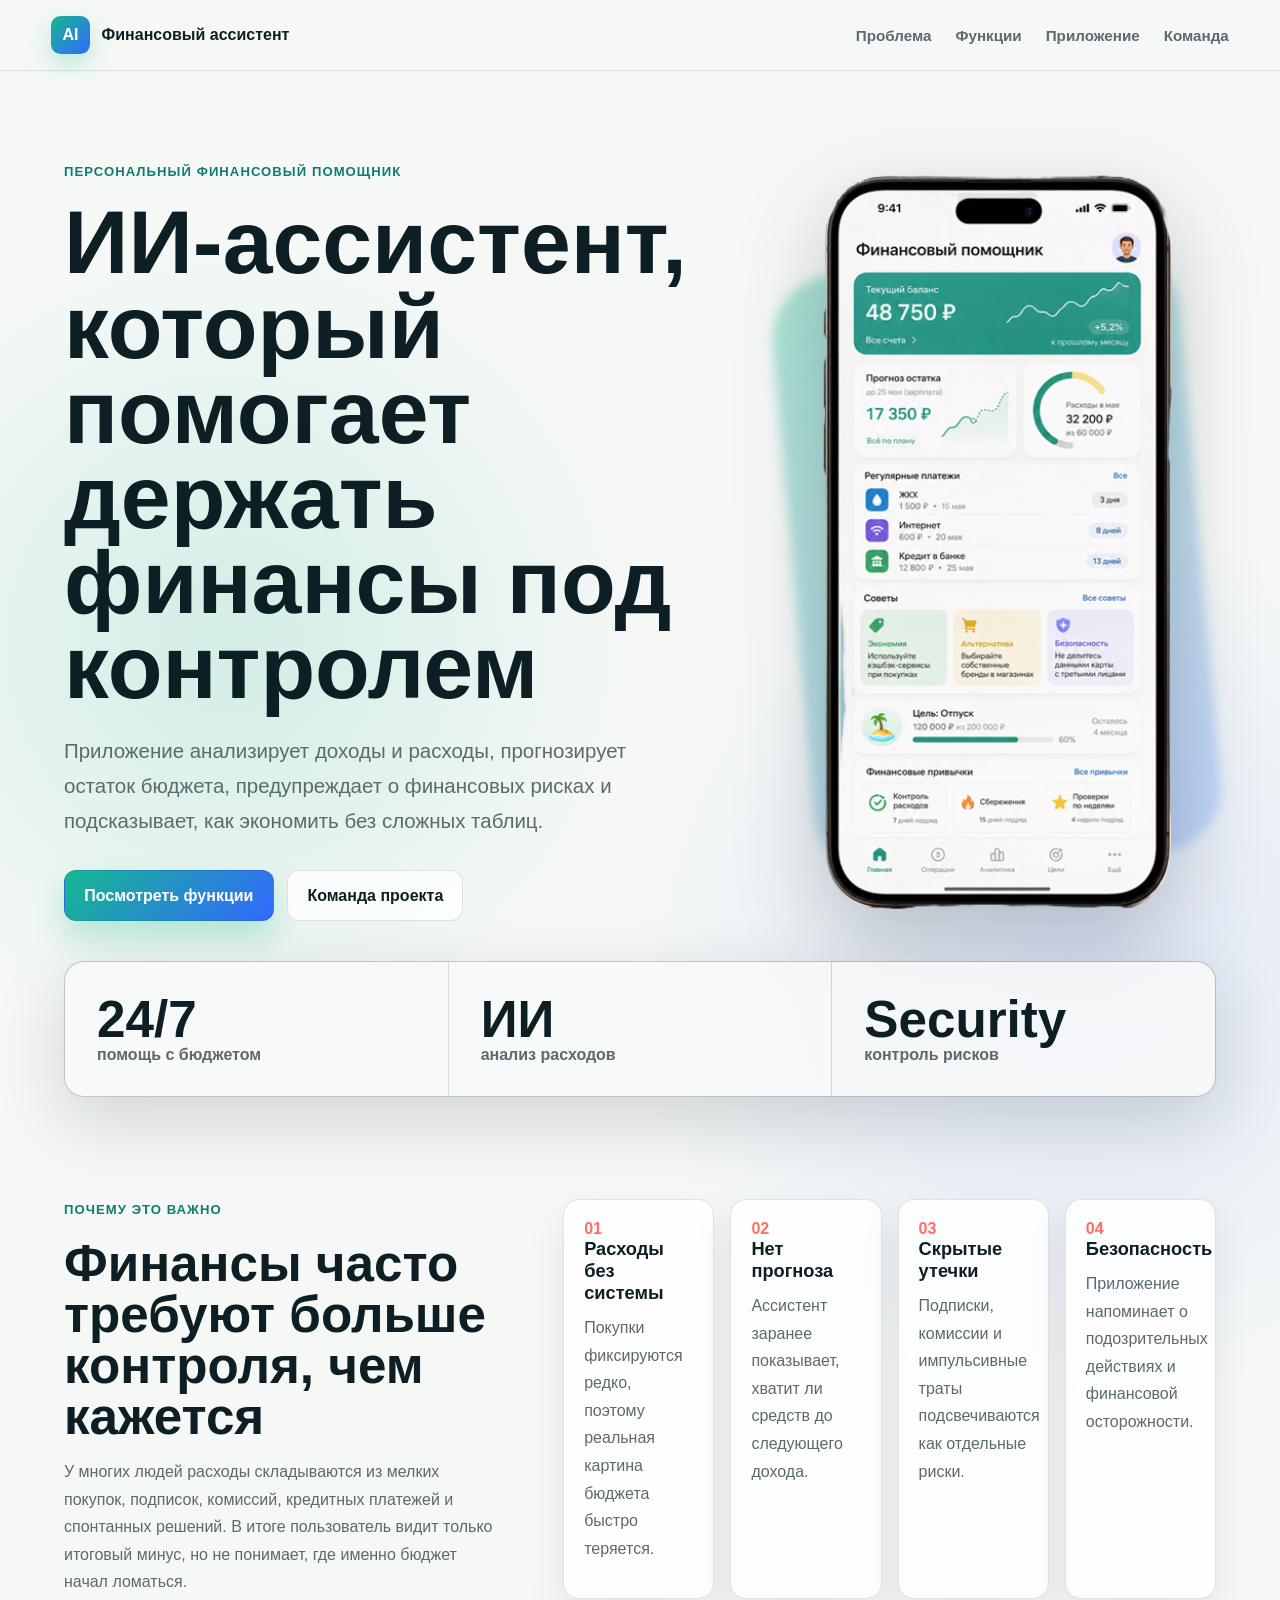
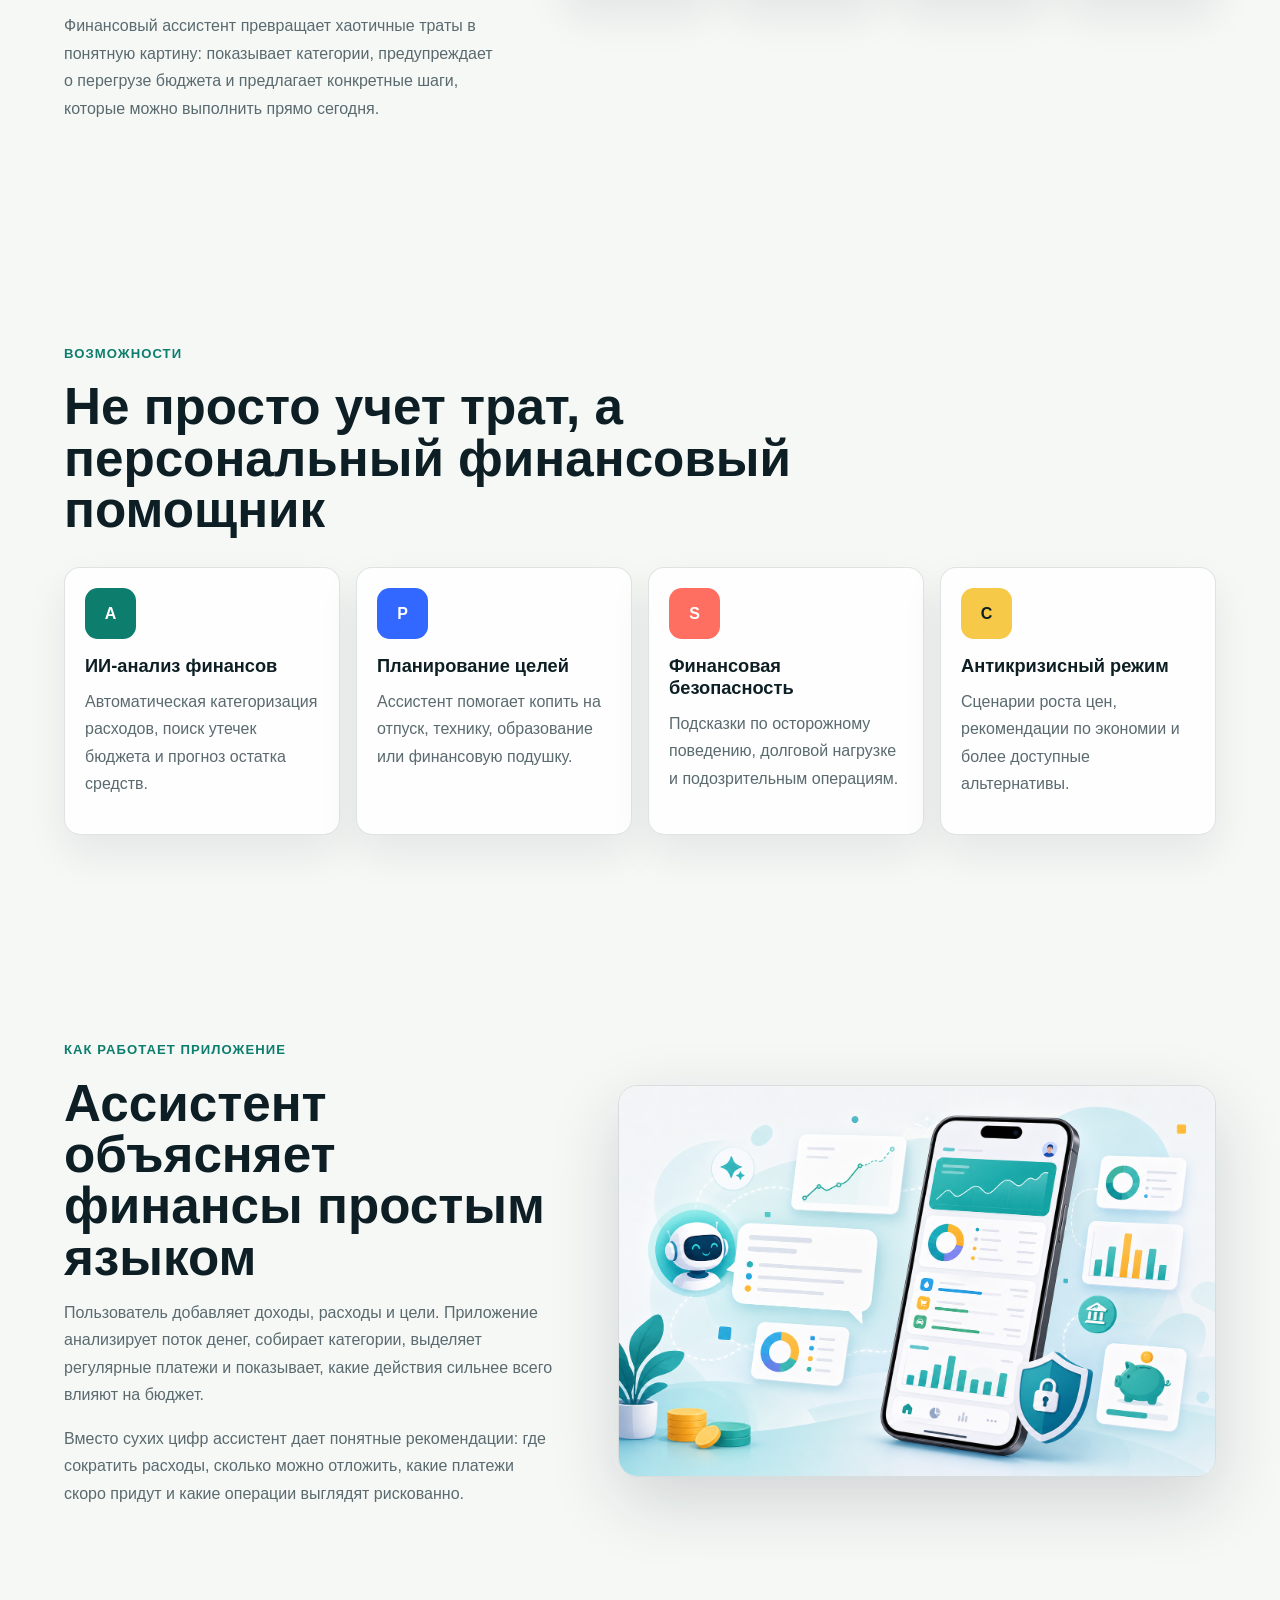
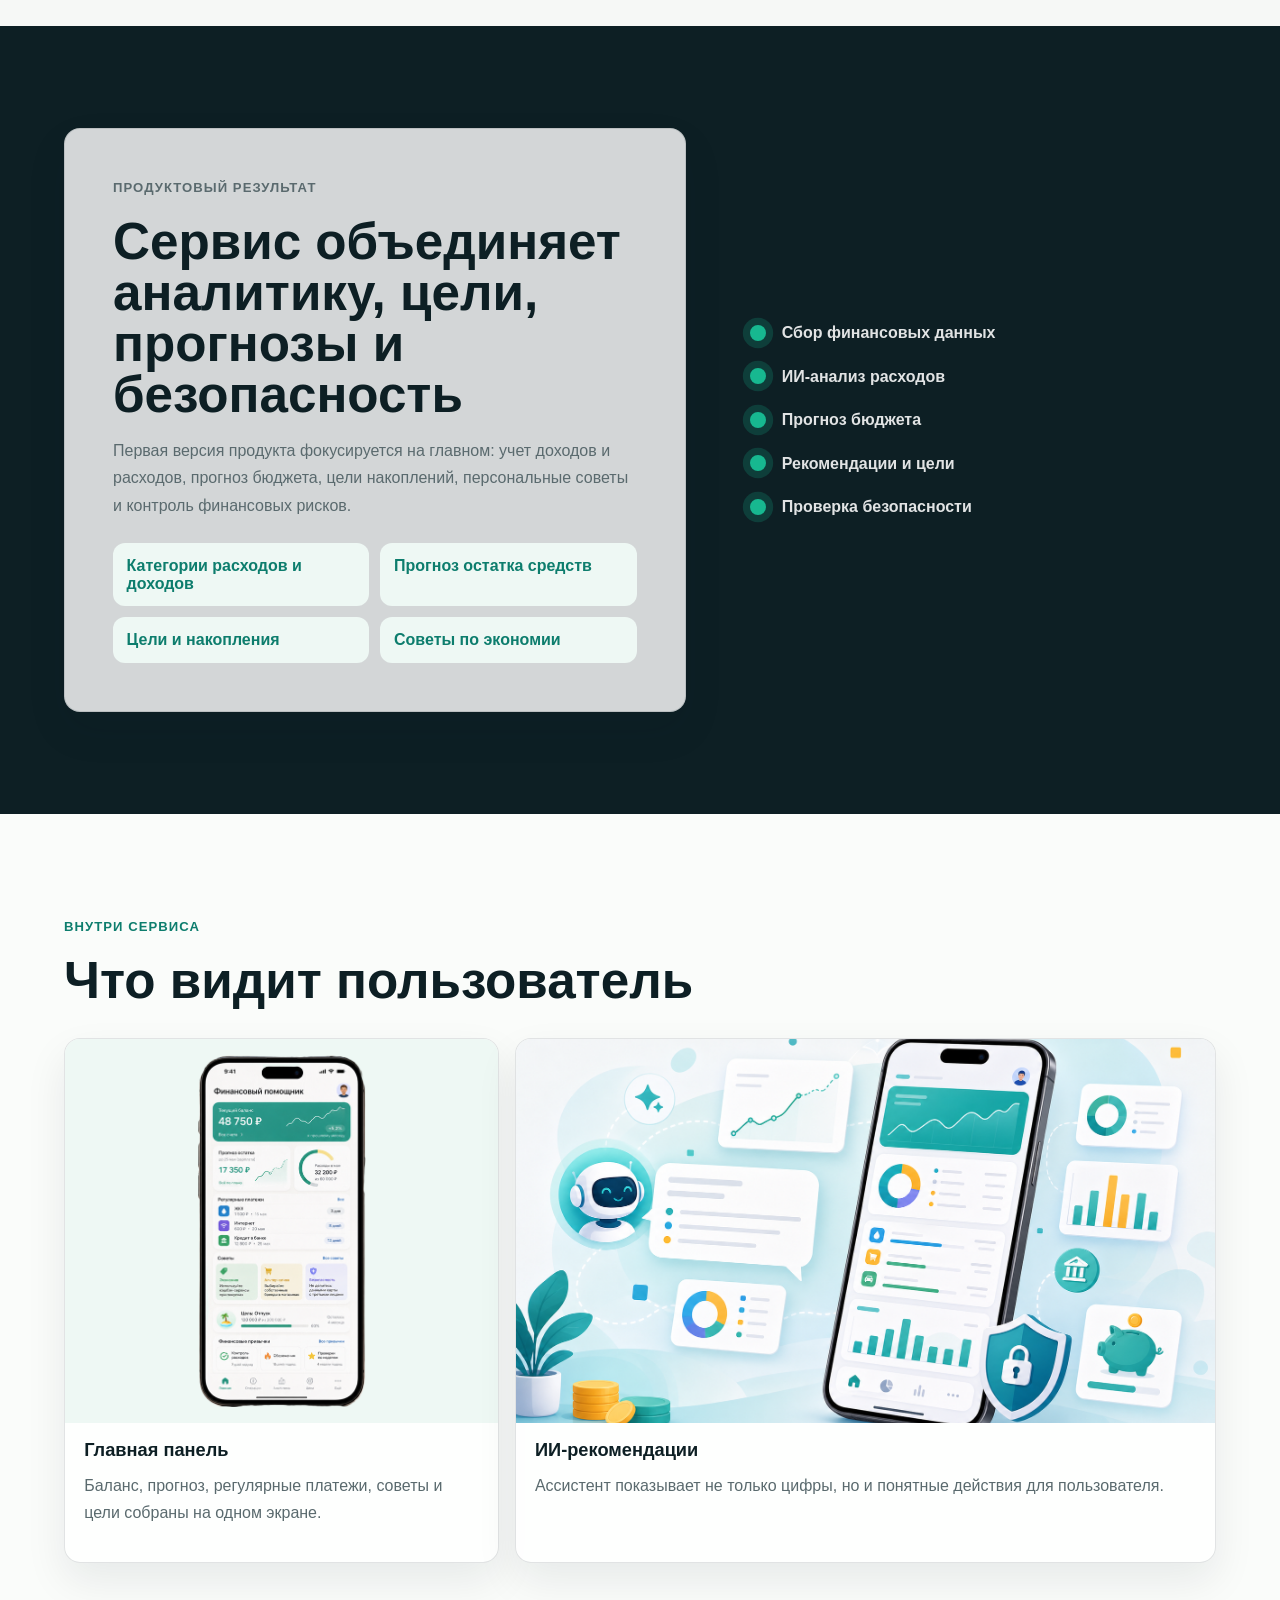
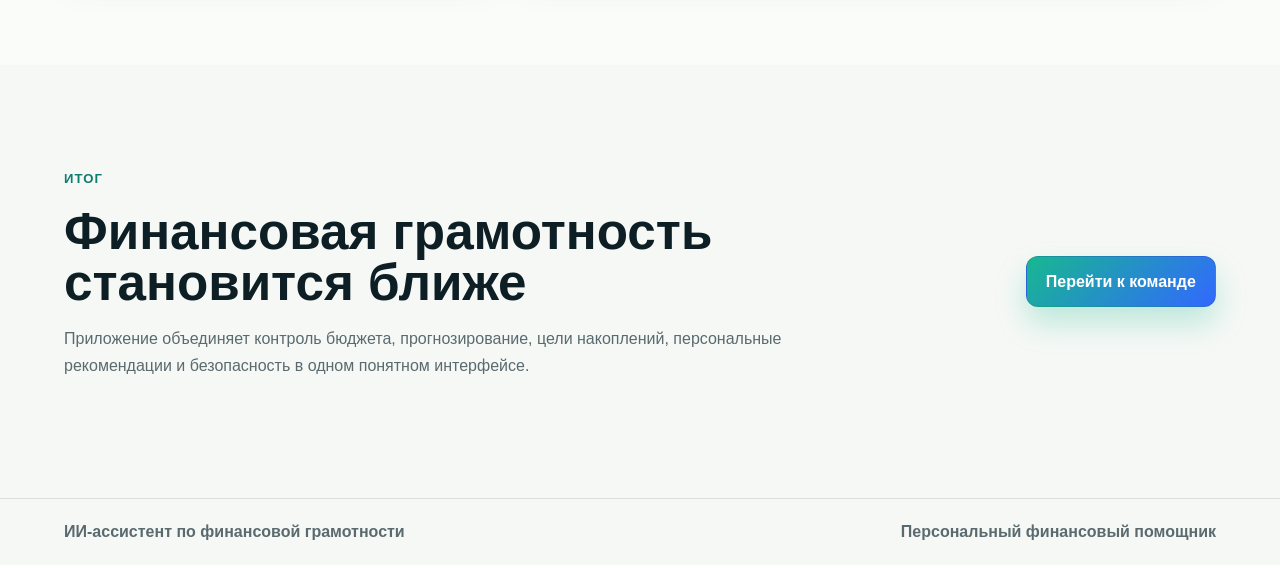
==== index.html @ d53520c5 "Initial site" ====
<!DOCTYPE html>
<html lang="ru">
<head>
  <meta charset="UTF-8">
  <meta name="viewport" content="width=device-width, initial-scale=1.0">
  <title>ИИ-ассистент по финансовой грамотности</title>
  <link rel="stylesheet" href="styles.css">
  <script src="script.js" defer></script>
</head>
<body>
  <header class="site-header">
    <a class="brand" href="index.html" aria-label="На главную">
      <span class="brand-mark">AI</span>
      <span>Финансовый ассистент</span>
    </a>
    <nav class="nav">
      <a href="#problem">Проблема</a>
      <a href="#features">Функции</a>
      <a href="#app">Приложение</a>
      <a href="developers.html">Команда</a>
    </nav>
  </header>

  <main>
    <section class="hero">
      <div class="hero-content">
        <p class="eyebrow">Персональный финансовый помощник</p>
        <h1>ИИ-ассистент, который помогает держать финансы под контролем</h1>
        <p class="hero-text">
          Приложение анализирует доходы и расходы, прогнозирует остаток бюджета,
          предупреждает о финансовых рисках и подсказывает, как экономить без сложных таблиц.
        </p>
        <div class="hero-actions">
          <a class="button primary" href="#features">Посмотреть функции</a>
          <a class="button ghost" href="developers.html">Команда проекта</a>
        </div>
      </div>
      <div class="phone-showcase" aria-label="Макет мобильного приложения">
        <img src="assets/presentation-01.png" alt="Интерфейс финансового помощника">
      </div>
    </section>

    <section class="stats-band" aria-label="Ключевые возможности">
      <div>
        <strong>24/7</strong>
        <span>помощь с бюджетом</span>
      </div>
      <div>
        <strong>ИИ</strong>
        <span>анализ расходов</span>
      </div>
      <div>
        <strong>Security</strong>
        <span>контроль рисков</span>
      </div>
    </section>

    <section id="problem" class="section split">
      <div>
        <p class="eyebrow">Почему это важно</p>
        <h2>Финансы часто требуют больше контроля, чем кажется</h2>
        <p>
          У многих людей расходы складываются из мелких покупок, подписок, комиссий,
          кредитных платежей и спонтанных решений. В итоге пользователь видит только
          итоговый минус, но не понимает, где именно бюджет начал ломаться.
        </p>
        <p>
          Финансовый ассистент превращает хаотичные траты в понятную картину:
          показывает категории, предупреждает о перегрузе бюджета и предлагает
          конкретные шаги, которые можно выполнить прямо сегодня.
        </p>
      </div>
      <div class="problem-grid">
        <article>
          <span>01</span>
          <h3>Расходы без системы</h3>
          <p>Покупки фиксируются редко, поэтому реальная картина бюджета быстро теряется.</p>
        </article>
        <article>
          <span>02</span>
          <h3>Нет прогноза</h3>
          <p>Ассистент заранее показывает, хватит ли средств до следующего дохода.</p>
        </article>
        <article>
          <span>03</span>
          <h3>Скрытые утечки</h3>
          <p>Подписки, комиссии и импульсивные траты подсвечиваются как отдельные риски.</p>
        </article>
        <article>
          <span>04</span>
          <h3>Безопасность</h3>
          <p>Приложение напоминает о подозрительных действиях и финансовой осторожности.</p>
        </article>
      </div>
    </section>

    <section id="features" class="section">
      <div class="section-head">
        <p class="eyebrow">Возможности</p>
        <h2>Не просто учет трат, а персональный финансовый помощник</h2>
      </div>
      <div class="feature-row">
        <article>
          <div class="icon">A</div>
          <h3>ИИ-анализ финансов</h3>
          <p>Автоматическая категоризация расходов, поиск утечек бюджета и прогноз остатка средств.</p>
        </article>
        <article>
          <div class="icon">P</div>
          <h3>Планирование целей</h3>
          <p>Ассистент помогает копить на отпуск, технику, образование или финансовую подушку.</p>
        </article>
        <article>
          <div class="icon">S</div>
          <h3>Финансовая безопасность</h3>
          <p>Подсказки по осторожному поведению, долговой нагрузке и подозрительным операциям.</p>
        </article>
        <article>
          <div class="icon">C</div>
          <h3>Антикризисный режим</h3>
          <p>Сценарии роста цен, рекомендации по экономии и более доступные альтернативы.</p>
        </article>
      </div>
    </section>

    <section id="app" class="section app-story">
      <div class="app-copy">
        <p class="eyebrow">Как работает приложение</p>
        <h2>Ассистент объясняет финансы простым языком</h2>
        <p>
          Пользователь добавляет доходы, расходы и цели. Приложение анализирует поток
          денег, собирает категории, выделяет регулярные платежи и показывает,
          какие действия сильнее всего влияют на бюджет.
        </p>
        <p>
          Вместо сухих цифр ассистент дает понятные рекомендации: где сократить расходы,
          сколько можно отложить, какие платежи скоро придут и какие операции выглядят рискованно.
        </p>
      </div>
      <img class="app-visual" src="assets/product-visual.png" alt="Иллюстрация интерфейса финансового ассистента">
    </section>

    <section id="mvp" class="section product">
      <div class="product-panel">
        <p class="eyebrow">Продуктовый результат</p>
        <h2>Сервис объединяет аналитику, цели, прогнозы и безопасность</h2>
        <p>
          Первая версия продукта фокусируется на главном: учет доходов и расходов,
          прогноз бюджета, цели накоплений, персональные советы и контроль финансовых рисков.
        </p>
        <ul class="check-list">
          <li>Категории расходов и доходов</li>
          <li>Прогноз остатка средств</li>
          <li>Цели и накопления</li>
          <li>Советы по экономии</li>
        </ul>
      </div>
      <div class="timeline">
        <div><span></span><p>Сбор финансовых данных</p></div>
        <div><span></span><p>ИИ-анализ расходов</p></div>
        <div><span></span><p>Прогноз бюджета</p></div>
        <div><span></span><p>Рекомендации и цели</p></div>
        <div><span></span><p>Проверка безопасности</p></div>
      </div>
    </section>

    <section class="section gallery-section">
      <div class="section-head">
        <p class="eyebrow">Внутри сервиса</p>
        <h2>Что видит пользователь</h2>
      </div>
      <div class="gallery-grid">
        <article>
          <img src="assets/presentation-01.png" alt="Экран приложения с балансом и советами">
          <h3>Главная панель</h3>
          <p>Баланс, прогноз, регулярные платежи, советы и цели собраны на одном экране.</p>
        </article>
        <article>
          <img src="assets/product-visual.png" alt="Финансовые виджеты приложения">
          <h3>ИИ-рекомендации</h3>
          <p>Ассистент показывает не только цифры, но и понятные действия для пользователя.</p>
        </article>
      </div>
    </section>

    <section class="section finale">
      <div>
        <p class="eyebrow">Итог</p>
        <h2>Финансовая грамотность становится ближе</h2>
        <p>
          Приложение объединяет контроль бюджета, прогнозирование, цели накоплений,
          персональные рекомендации и безопасность в одном понятном интерфейсе.
        </p>
      </div>
      <a class="button primary" href="developers.html">Перейти к команде</a>
    </section>
  </main>

  <footer class="footer">
    <span>ИИ-ассистент по финансовой грамотности</span>
    <span>Персональный финансовый помощник</span>
  </footer>
</body>
</html>
---- styles.css ----
:root {
  --bg: #f6f8f6;
  --ink: #0d1f24;
  --muted: #5a6a6e;
  --line: rgba(13, 31, 36, 0.12);
  --green: #17b890;
  --green-dark: #0d7d6d;
  --blue: #3268ff;
  --yellow: #f7c948;
  --coral: #ff6f61;
  --white: #ffffff;
  --shadow: 0 24px 70px rgba(13, 31, 36, 0.16);
}

* {
  box-sizing: border-box;
}

html {
  scroll-behavior: smooth;
}

body {
  margin: 0;
  min-height: 100vh;
  color: var(--ink);
  background:
    radial-gradient(circle at 18% 12%, rgba(23, 184, 144, 0.16), transparent 26rem),
    radial-gradient(circle at 84% 18%, rgba(50, 104, 255, 0.12), transparent 28rem),
    var(--bg);
  font-family: Inter, "Segoe UI", Arial, sans-serif;
}

a {
  color: inherit;
}

.site-header {
  position: sticky;
  top: 0;
  z-index: 20;
  display: flex;
  align-items: center;
  justify-content: space-between;
  gap: 1rem;
  padding: 1rem clamp(1rem, 4vw, 4.5rem);
  background: rgba(246, 248, 246, 0.84);
  border-bottom: 1px solid var(--line);
  backdrop-filter: blur(18px);
}

.brand {
  display: inline-flex;
  align-items: center;
  gap: 0.75rem;
  font-weight: 800;
  text-decoration: none;
}

.brand-mark {
  display: grid;
  place-items: center;
  width: 2.4rem;
  height: 2.4rem;
  border-radius: 0.6rem;
  color: var(--white);
  background: linear-gradient(135deg, var(--green), var(--blue));
  box-shadow: 0 10px 24px rgba(23, 184, 144, 0.28);
}

.nav {
  display: flex;
  align-items: center;
  gap: clamp(0.65rem, 2vw, 1.5rem);
  color: var(--muted);
  font-size: 0.95rem;
  font-weight: 700;
}

.nav a {
  text-decoration: none;
}

.nav a:hover,
.nav a[aria-current="page"] {
  color: var(--green-dark);
}

.hero {
  display: grid;
  grid-template-columns: minmax(0, 1.05fr) minmax(18rem, 0.72fr);
  align-items: center;
  gap: clamp(2rem, 6vw, 5rem);
  min-height: calc(100vh - 4.6rem);
  padding: clamp(3rem, 7vw, 6rem) clamp(1rem, 5vw, 5rem) 2.5rem;
}

.hero-content {
  max-width: 48rem;
}

.eyebrow {
  margin: 0 0 1rem;
  color: var(--green-dark);
  font-size: 0.82rem;
  font-weight: 900;
  letter-spacing: 0.08em;
  text-transform: uppercase;
}

h1,
h2,
h3,
p {
  margin-top: 0;
}

h1 {
  margin-bottom: 1.4rem;
  font-size: clamp(2.7rem, 7vw, 6.4rem);
  line-height: 0.95;
}

h2 {
  margin-bottom: 1rem;
  font-size: clamp(2rem, 4vw, 3.8rem);
  line-height: 1;
}

h3 {
  margin-bottom: 0.65rem;
  font-size: 1.14rem;
}

p {
  color: var(--muted);
  line-height: 1.72;
}

.hero-text {
  max-width: 41rem;
  font-size: clamp(1.05rem, 1.6vw, 1.28rem);
}

.hero-actions {
  display: flex;
  flex-wrap: wrap;
  gap: 0.85rem;
  margin-top: 2rem;
}

.button {
  display: inline-flex;
  align-items: center;
  justify-content: center;
  min-height: 3.2rem;
  padding: 0.85rem 1.2rem;
  border-radius: 0.75rem;
  border: 1px solid var(--line);
  font-weight: 850;
  text-decoration: none;
  transition: transform 180ms ease, box-shadow 180ms ease, background 180ms ease;
}

.button:hover {
  transform: translateY(-2px);
}

.button.primary {
  color: var(--white);
  background: linear-gradient(135deg, var(--green), var(--blue));
  box-shadow: 0 16px 30px rgba(23, 184, 144, 0.26);
}

.button.ghost {
  background: rgba(255, 255, 255, 0.78);
}

.phone-showcase {
  justify-self: center;
  position: relative;
}

.phone-showcase::before {
  content: "";
  position: absolute;
  inset: 12% -8% 6%;
  z-index: -1;
  border-radius: 4rem;
  background: linear-gradient(135deg, rgba(23, 184, 144, 0.35), rgba(50, 104, 255, 0.22));
  filter: blur(6px);
  transform: rotate(-5deg);
}

.phone-showcase img {
  display: block;
  width: min(22rem, 78vw);
  height: auto;
  filter: drop-shadow(0 30px 44px rgba(13, 31, 36, 0.24));
}

.stats-band {
  display: grid;
  grid-template-columns: repeat(3, 1fr);
  gap: 1px;
  margin: 0 clamp(1rem, 5vw, 5rem);
  overflow: hidden;
  border: 1px solid var(--line);
  border-radius: 1.25rem;
  background: var(--line);
  box-shadow: var(--shadow);
}

.stats-band div {
  padding: clamp(1.2rem, 3vw, 2rem);
  background: rgba(255, 255, 255, 0.82);
}

.stats-band strong {
  display: block;
  font-size: clamp(1.8rem, 4vw, 3.2rem);
  line-height: 1;
}

.stats-band span {
  color: var(--muted);
  font-weight: 700;
}

.section {
  padding: clamp(4rem, 8vw, 7rem) clamp(1rem, 5vw, 5rem);
}

.split {
  display: grid;
  grid-template-columns: minmax(0, 0.8fr) minmax(0, 1.2fr);
  gap: clamp(2rem, 5vw, 4rem);
  align-items: start;
}

.problem-grid,
.feature-row,
.developers-list {
  display: grid;
  grid-template-columns: repeat(4, minmax(0, 1fr));
  gap: 1rem;
}

.problem-grid article,
.feature-row article,
.developer-card,
.product-panel,
.qr-card {
  border: 1px solid var(--line);
  border-radius: 1rem;
  background: rgba(255, 255, 255, 0.82);
  box-shadow: 0 18px 42px rgba(13, 31, 36, 0.08);
}

.problem-grid article,
.feature-row article,
.developer-card {
  padding: 1.25rem;
}

.problem-grid span {
  color: var(--coral);
  font-weight: 900;
}

.section-head {
  max-width: 58rem;
  margin-bottom: 2rem;
}

.icon,
.avatar {
  display: grid;
  place-items: center;
  width: 3.2rem;
  height: 3.2rem;
  margin-bottom: 1rem;
  border-radius: 0.8rem;
  color: var(--white);
  background: var(--green-dark);
  font-weight: 900;
}

.feature-row article:nth-child(2) .icon {
  background: var(--blue);
}

.feature-row article:nth-child(3) .icon {
  background: var(--coral);
}

.feature-row article:nth-child(4) .icon {
  color: var(--ink);
  background: var(--yellow);
}

.product {
  display: grid;
  grid-template-columns: minmax(0, 1fr) minmax(18rem, 0.75fr);
  gap: clamp(2rem, 5vw, 4rem);
  align-items: stretch;
  background: #0d1f24;
  color: var(--white);
}

.product p,
.product .eyebrow {
  color: rgba(255, 255, 255, 0.74);
}

.product-panel {
  padding: clamp(1.4rem, 4vw, 3rem);
  color: var(--ink);
}

.product-panel p,
.product-panel .eyebrow {
  color: var(--muted);
}

.check-list {
  display: grid;
  grid-template-columns: repeat(2, minmax(0, 1fr));
  gap: 0.7rem;
  padding: 0;
  margin: 1.5rem 0 0;
  list-style: none;
}

.check-list li {
  padding: 0.85rem;
  border-radius: 0.75rem;
  background: #eef8f4;
  color: var(--green-dark);
  font-weight: 800;
}

.timeline {
  display: grid;
  align-content: center;
  gap: 1rem;
}

.timeline div {
  display: grid;
  grid-template-columns: 1rem 1fr;
  gap: 1rem;
  align-items: center;
}

.timeline span {
  width: 1rem;
  height: 1rem;
  border-radius: 50%;
  background: var(--green);
  box-shadow: 0 0 0 0.45rem rgba(23, 184, 144, 0.2);
}

.timeline p {
  margin: 0;
  color: rgba(255, 255, 255, 0.88);
  font-weight: 800;
}

.app-story {
  display: grid;
  grid-template-columns: minmax(0, 0.82fr) minmax(18rem, 1fr);
  gap: clamp(2rem, 5vw, 4rem);
  align-items: center;
}

.app-copy {
  max-width: 46rem;
}

.app-visual {
  display: block;
  width: 100%;
  border: 1px solid var(--line);
  border-radius: 1.2rem;
  box-shadow: var(--shadow);
}

.gallery-section {
  background: rgba(255, 255, 255, 0.44);
}

.gallery-grid {
  display: grid;
  grid-template-columns: minmax(16rem, 0.62fr) minmax(16rem, 1fr);
  gap: 1rem;
}

.gallery-grid article {
  overflow: hidden;
  border: 1px solid var(--line);
  border-radius: 1rem;
  background: rgba(255, 255, 255, 0.82);
  box-shadow: 0 18px 42px rgba(13, 31, 36, 0.08);
}

.gallery-grid img {
  display: block;
  width: 100%;
  height: 24rem;
  object-fit: cover;
  background: #eef8f4;
}

.gallery-grid article:first-child img {
  object-fit: contain;
  padding: 1rem;
}

.gallery-grid h3,
.gallery-grid p {
  padding: 0 1.2rem;
}

.gallery-grid h3 {
  margin-top: 1rem;
}

.gallery-grid p {
  padding-bottom: 1.2rem;
}

.finale {
  display: flex;
  align-items: center;
  justify-content: space-between;
  gap: 2rem;
}

.finale div {
  max-width: 48rem;
}

.developers-hero {
  position: relative;
  display: grid;
  grid-template-columns: minmax(0, 1fr) minmax(17rem, 24rem);
  gap: clamp(2rem, 6vw, 5rem);
  align-items: center;
  padding: clamp(4rem, 8vw, 7rem) clamp(1rem, 5vw, 5rem);
  overflow: hidden;
}

.developers-hero::after {
  content: "";
  position: absolute;
  right: 9%;
  top: 17%;
  z-index: -1;
  width: 18rem;
  height: 18rem;
  border: 1px solid rgba(23, 184, 144, 0.28);
  border-radius: 2rem;
  transform: rotate(17deg);
  animation: slow-spin 18s linear infinite;
}

.developers-hero h1 {
  font-size: clamp(3rem, 7vw, 6rem);
}

.role-cloud {
  display: flex;
  flex-wrap: wrap;
  gap: 0.7rem;
  margin: 1.5rem 0;
}

.role-cloud span {
  padding: 0.58rem 0.85rem;
  border: 1px solid rgba(23, 184, 144, 0.26);
  border-radius: 999px;
  background: rgba(255, 255, 255, 0.74);
  color: var(--green-dark);
  font-weight: 850;
}

.developers-note {
  max-width: 46rem;
}

.qr-card {
  padding: 1.2rem;
  text-align: center;
  animation: float-card 5s ease-in-out infinite;
}

.qr-card img {
  display: block;
  width: 100%;
  max-width: 19rem;
  margin: 0 auto 1rem;
  border-radius: 0.8rem;
}

.developers-list {
  grid-template-columns: repeat(3, minmax(0, 1fr));
  padding-top: 0;
}

.developer-card {
  position: relative;
  overflow: hidden;
  min-height: 32rem;
  cursor: pointer;
  transition: transform 220ms ease, box-shadow 220ms ease, border-color 220ms ease;
}

.developer-card::before {
  content: "";
  position: absolute;
  inset: 0;
  z-index: 0;
  background: linear-gradient(135deg, rgba(23, 184, 144, 0.16), transparent 48%);
  opacity: 0;
  transition: opacity 220ms ease;
}

.developer-card:hover {
  transform: translateY(-8px);
  border-color: rgba(23, 184, 144, 0.38);
  box-shadow: 0 26px 58px rgba(13, 31, 36, 0.16);
}

.developer-card:focus-visible {
  outline: 3px solid rgba(50, 104, 255, 0.34);
  outline-offset: 4px;
}

.developer-card.is-open {
  border-color: rgba(23, 184, 144, 0.56);
  box-shadow: 0 30px 70px rgba(13, 31, 36, 0.18);
}

.developer-card:hover::before {
  opacity: 1;
}

.developer-card > * {
  position: relative;
  z-index: 1;
}

.developer-portrait {
  display: block;
  width: 100%;
  aspect-ratio: 1 / 1;
  object-fit: cover;
  margin-bottom: 1rem;
  border-radius: 0.9rem;
  border: 1px solid var(--line);
  box-shadow: 0 16px 30px rgba(13, 31, 36, 0.12);
  transition: transform 260ms ease;
}

.developer-card:hover .developer-portrait {
  transform: scale(1.025);
}

.developer-card h2 {
  font-size: clamp(1.55rem, 2.4vw, 2.2rem);
  overflow-wrap: anywhere;
}

.developer-card .nickname {
  margin-bottom: 0.3rem;
  color: var(--muted);
  font-weight: 850;
}

.developer-card .role {
  margin-bottom: 0.8rem;
  color: var(--green-dark);
  font-weight: 900;
}

.mini-stack {
  display: flex;
  flex-wrap: wrap;
  gap: 0.5rem;
  padding: 0;
  margin: 1rem 0 0;
  list-style: none;
}

.mini-stack li {
  padding: 0.46rem 0.6rem;
  border-radius: 0.55rem;
  background: #eef8f4;
  color: var(--green-dark);
  font-size: 0.86rem;
  font-weight: 850;
}

.member-detail {
  margin-top: 1rem;
  padding: 1rem;
  border: 1px solid rgba(23, 184, 144, 0.22);
  border-radius: 0.85rem;
  background: rgba(238, 248, 244, 0.82);
  animation: detail-open 240ms ease both;
}

.member-detail summary {
  cursor: pointer;
  color: var(--green-dark);
  font-weight: 900;
}

.member-detail h3 {
  margin: 1rem 0 0.45rem;
}

.member-detail p {
  margin-bottom: 0.7rem;
  line-height: 1.58;
}

.developer-card .button {
  width: 100%;
  margin-top: 1.2rem;
  cursor: pointer;
}

.team-story {
  padding-top: 1rem;
}

.team-story h2 {
  max-width: 55rem;
}

.story-grid {
  display: grid;
  grid-template-columns: repeat(3, minmax(0, 1fr));
  gap: 1rem;
  margin-top: 2rem;
}

.story-grid article {
  padding: 1.3rem;
  border-left: 4px solid var(--green);
  background: rgba(255, 255, 255, 0.7);
}

.story-grid span {
  color: var(--coral);
  font-weight: 900;
}

.footer {
  display: flex;
  justify-content: space-between;
  gap: 1rem;
  padding: 1.5rem clamp(1rem, 5vw, 5rem);
  color: var(--muted);
  border-top: 1px solid var(--line);
  font-weight: 700;
}

.reveal {
  opacity: 0;
  transform: translateY(22px);
  transition: opacity 650ms ease, transform 650ms ease;
}

.reveal.is-visible {
  opacity: 1;
  transform: translateY(0);
}

@keyframes float-card {
  0%,
  100% {
    transform: translateY(0);
  }
  50% {
    transform: translateY(-10px);
  }
}

@keyframes slow-spin {
  from {
    transform: rotate(17deg);
  }
  to {
    transform: rotate(377deg);
  }
}

@keyframes detail-open {
  from {
    opacity: 0;
    transform: translateY(-8px);
  }
  to {
    opacity: 1;
    transform: translateY(0);
  }
}

@media (max-width: 980px) {
  .hero,
  .split,
  .product,
  .developers-hero,
  .app-story {
    grid-template-columns: 1fr;
  }

  .phone-showcase {
    order: -1;
  }

  .problem-grid,
  .feature-row,
  .story-grid {
    grid-template-columns: repeat(2, minmax(0, 1fr));
  }
}

@media (max-width: 720px) {
  .site-header {
    position: static;
    align-items: flex-start;
    flex-direction: column;
  }

  .nav {
    width: 100%;
    flex-wrap: wrap;
    overflow-x: visible;
    padding-bottom: 0;
  }

  .hero {
    min-height: auto;
  }

  .stats-band,
  .developers-list,
  .check-list,
  .gallery-grid {
    grid-template-columns: 1fr;
  }

  .gallery-grid img {
    height: auto;
    max-height: 30rem;
  }

  .problem-grid,
  .feature-row,
  .story-grid {
    grid-template-columns: 1fr;
  }

  .finale,
  .footer {
    align-items: flex-start;
    flex-direction: column;
  }

  h1 {
    font-size: clamp(2.5rem, 15vw, 4rem);
  }
}
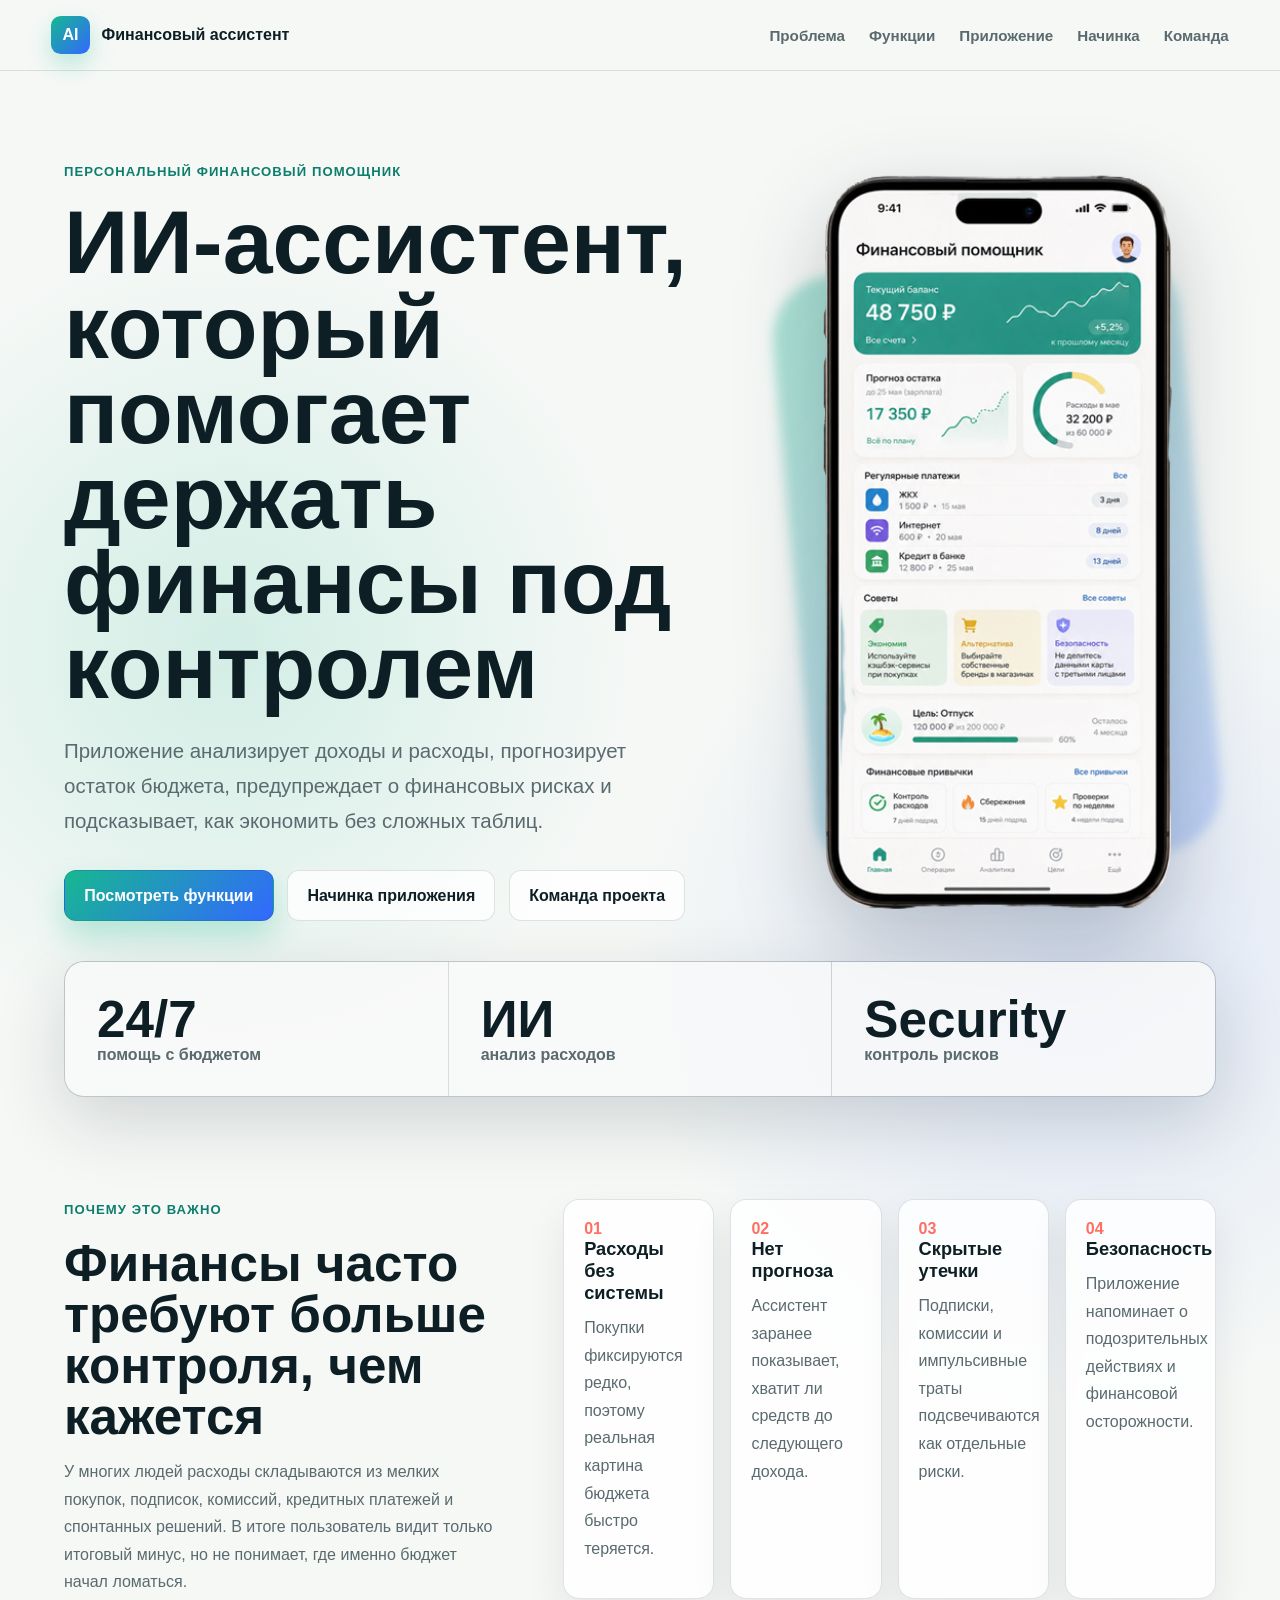
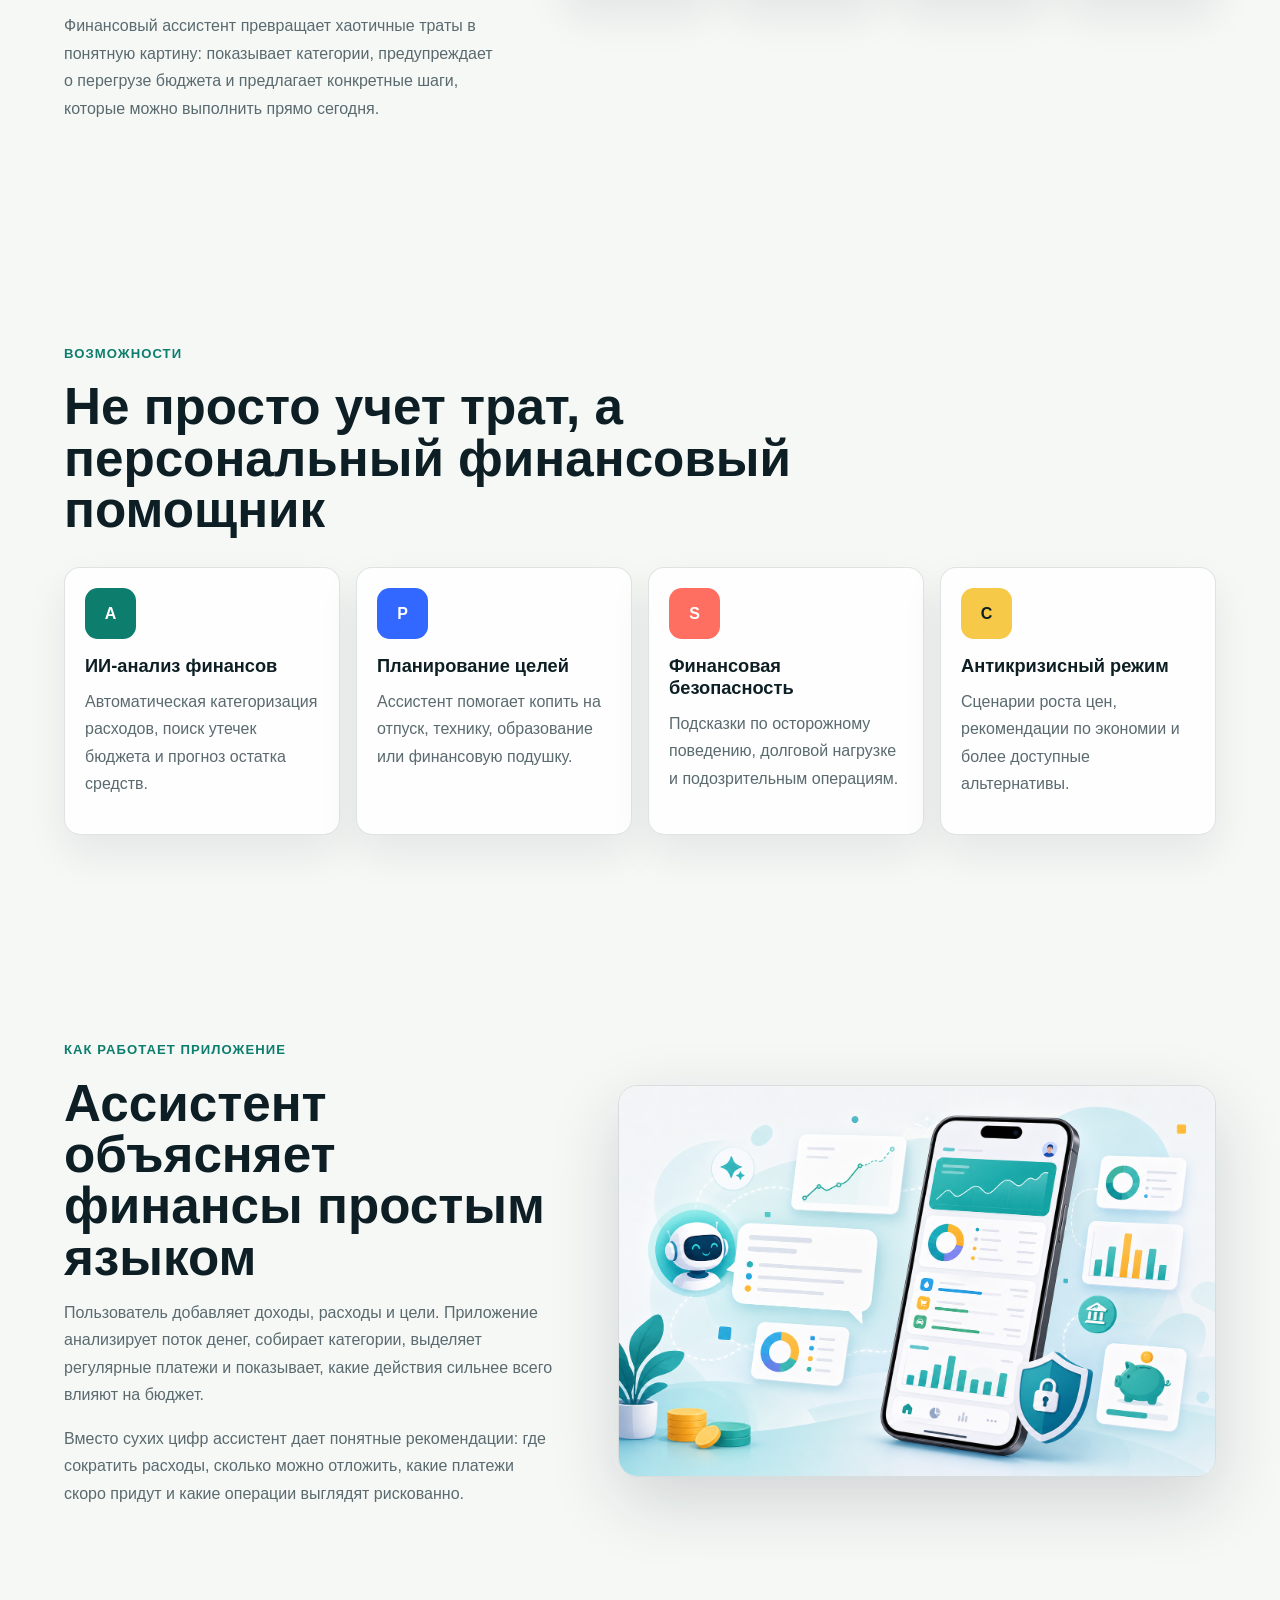
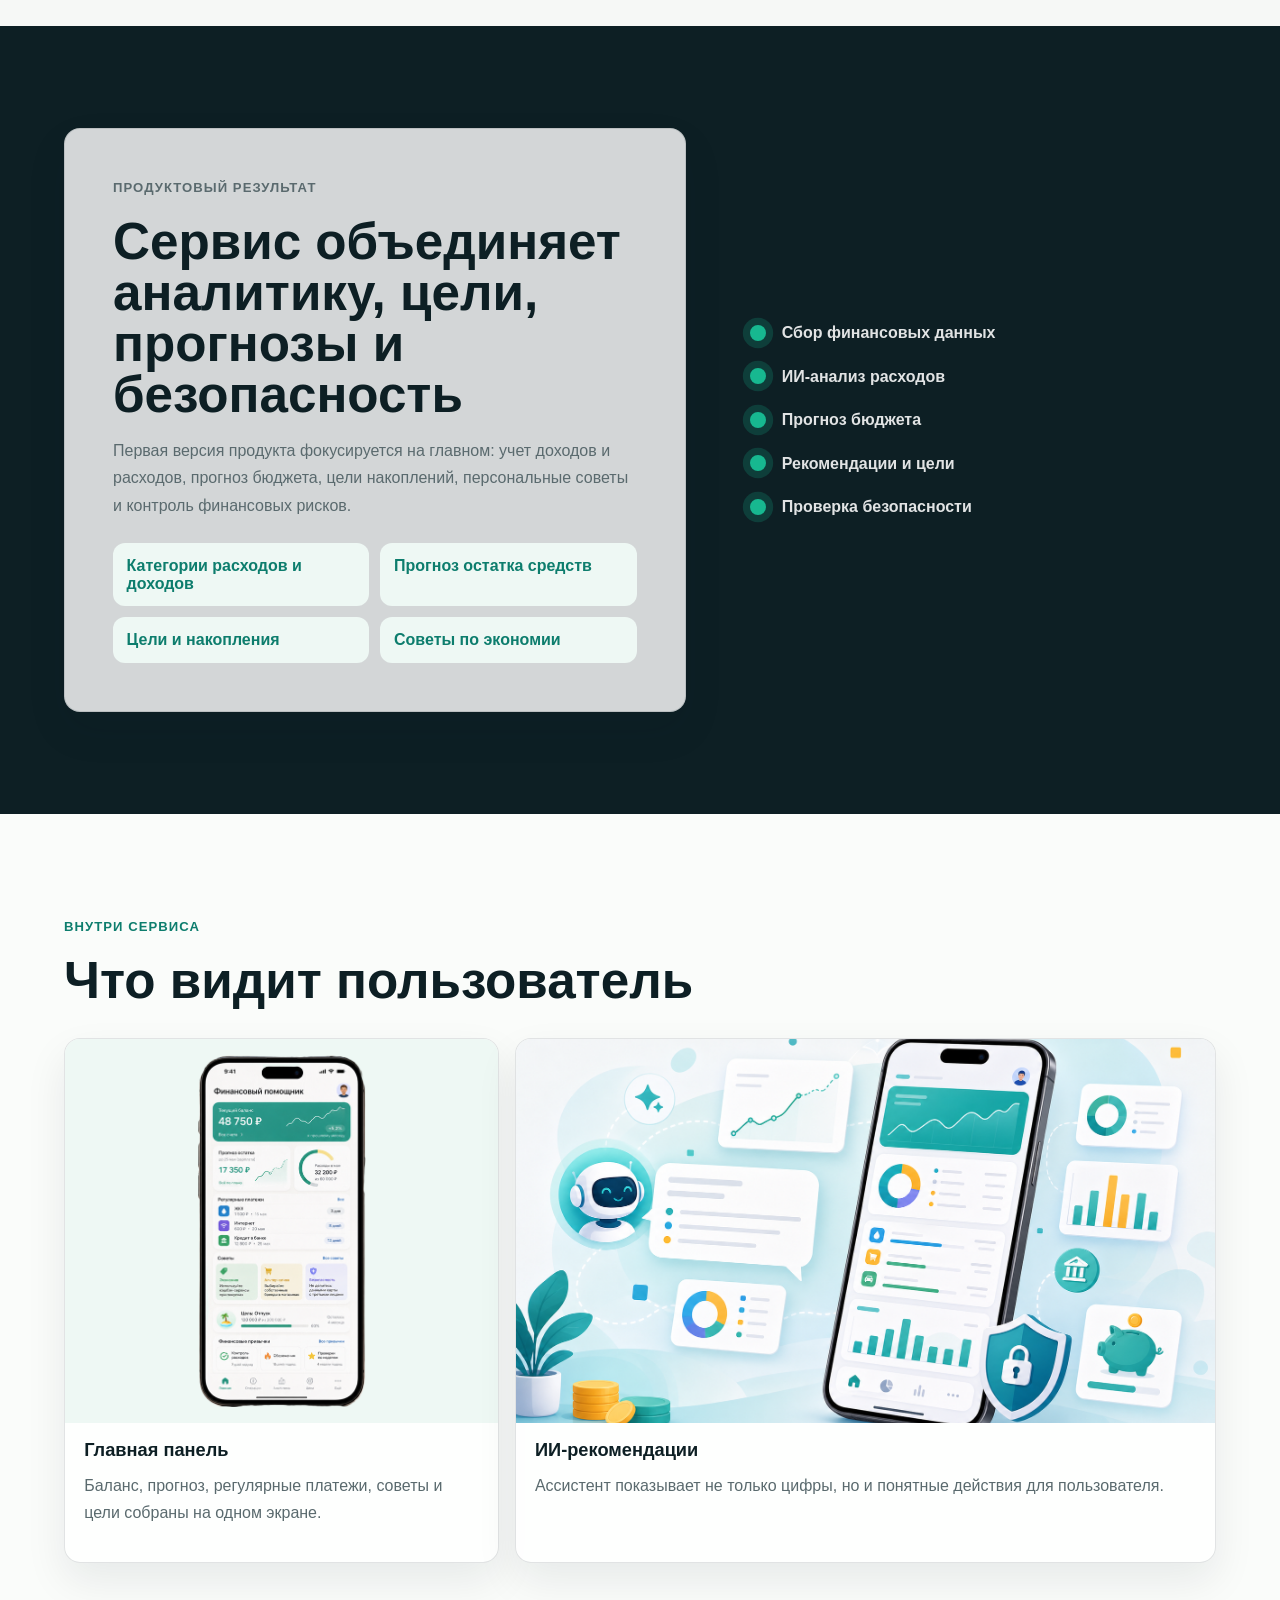
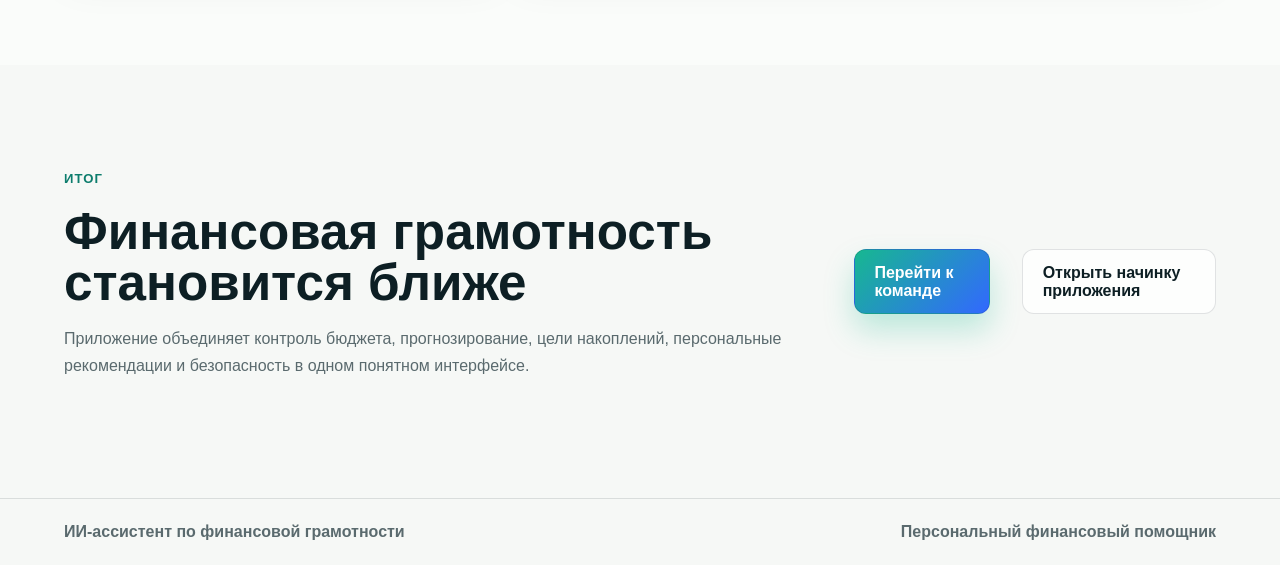
==== commit 1d3106fd: "Add app internals page" ====
--- a/index.html
+++ b/index.html
@@ -17,6 +17,7 @@
       <a href="#problem">Проблема</a>
       <a href="#features">Функции</a>
       <a href="#app">Приложение</a>
+      <a href="app.html">Начинка</a>
       <a href="developers.html">Команда</a>
     </nav>
   </header>
@@ -32,6 +33,7 @@
         </p>
         <div class="hero-actions">
           <a class="button primary" href="#features">Посмотреть функции</a>
+          <a class="button ghost" href="app.html">Начинка приложения</a>
           <a class="button ghost" href="developers.html">Команда проекта</a>
         </div>
       </div>
@@ -193,6 +195,7 @@
         </p>
       </div>
       <a class="button primary" href="developers.html">Перейти к команде</a>
+      <a class="button ghost" href="app.html">Открыть начинку приложения</a>
     </section>
   </main>
 
--- a/styles.css
+++ b/styles.css
@@ -658,6 +658,95 @@
   font-weight: 900;
 }
 
+.app-hero {
+  display: grid;
+  grid-template-columns: minmax(0, 0.9fr) minmax(18rem, 1fr);
+  gap: clamp(2rem, 5vw, 4rem);
+  align-items: center;
+  min-height: calc(100vh - 4.6rem);
+  padding: clamp(4rem, 8vw, 7rem) clamp(1rem, 5vw, 5rem);
+}
+
+.app-hero h1 {
+  font-size: clamp(2.8rem, 6.4vw, 6rem);
+}
+
+.module-grid {
+  display: grid;
+  grid-template-columns: repeat(3, minmax(0, 1fr));
+  gap: 1rem;
+}
+
+.module-grid article,
+.flow-steps article,
+.security-notes article {
+  border: 1px solid var(--line);
+  border-radius: 1rem;
+  background: rgba(255, 255, 255, 0.82);
+  box-shadow: 0 18px 42px rgba(13, 31, 36, 0.08);
+}
+
+.module-grid article {
+  padding: 1.25rem;
+}
+
+.module-grid span {
+  color: var(--coral);
+  font-weight: 900;
+}
+
+.app-flow-section {
+  display: grid;
+  grid-template-columns: minmax(0, 0.78fr) minmax(0, 1.22fr);
+  gap: clamp(2rem, 5vw, 4rem);
+  align-items: start;
+  background: rgba(255, 255, 255, 0.42);
+}
+
+.flow-steps {
+  display: grid;
+  grid-template-columns: repeat(2, minmax(0, 1fr));
+  gap: 1rem;
+}
+
+.flow-steps article {
+  padding: 1.25rem;
+}
+
+.flow-steps strong {
+  display: grid;
+  place-items: center;
+  width: 2.5rem;
+  height: 2.5rem;
+  margin-bottom: 1rem;
+  border-radius: 0.75rem;
+  color: var(--white);
+  background: linear-gradient(135deg, var(--green), var(--blue));
+}
+
+.app-security {
+  align-items: start;
+}
+
+.security-notes {
+  display: grid;
+  gap: 1rem;
+  align-content: center;
+}
+
+.security-notes article {
+  padding: 1.25rem;
+}
+
+.security-notes h3 {
+  color: var(--white);
+}
+
+.security-notes p {
+  margin-bottom: 0;
+  color: rgba(255, 255, 255, 0.76);
+}
+
 .footer {
   display: flex;
   justify-content: space-between;
@@ -714,7 +803,9 @@
   .split,
   .product,
   .developers-hero,
-  .app-story {
+  .app-story,
+  .app-hero,
+  .app-flow-section {
     grid-template-columns: 1fr;
   }
 
@@ -724,7 +815,8 @@
 
   .problem-grid,
   .feature-row,
-  .story-grid {
+  .story-grid,
+  .module-grid {
     grid-template-columns: repeat(2, minmax(0, 1fr));
   }
 }
@@ -750,7 +842,9 @@
   .stats-band,
   .developers-list,
   .check-list,
-  .gallery-grid {
+  .gallery-grid,
+  .module-grid,
+  .flow-steps {
     grid-template-columns: 1fr;
   }
 
